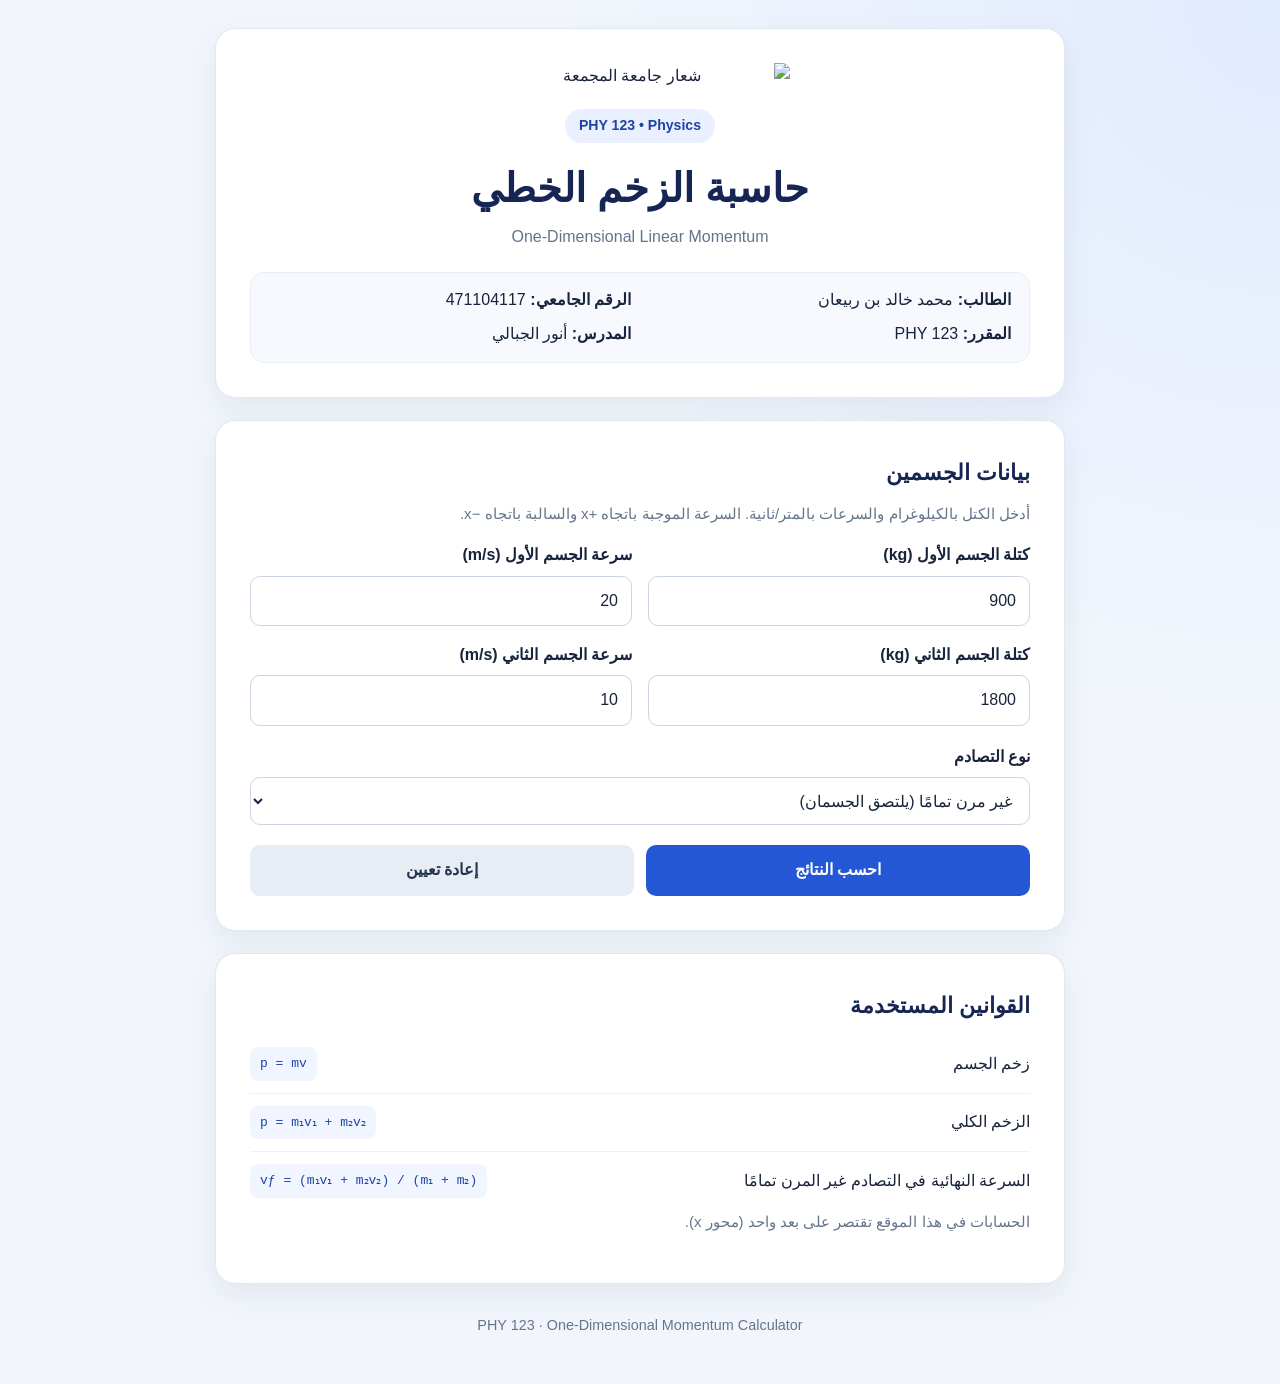
==== index-2.html @ 477739f1 "Add files via upload" ====
<!DOCTYPE html>
<html lang="ar" dir="rtl">
<head>
  <meta charset="UTF-8">
  <meta name="viewport" content="width=device-width, initial-scale=1.0">
  <meta name="description" content="PHY 123 one-dimensional linear momentum calculator">
  <title>PHY 123 | حاسبة الزخم الخطي</title>
  <link rel="stylesheet" href="style.css">
</head>
<body>
  <main class="container">
    <header class="hero">
      <img class="university-logo" src="majmaah-logo.jpg" alt="شعار جامعة المجمعة">
      <span class="course-tag">PHY 123 • Physics</span>
      <h1>حاسبة الزخم الخطي</h1>
      <p class="subtitle">One-Dimensional Linear Momentum</p>
      <div class="student-info">
        <p><strong>الطالب:</strong> محمد خالد بن ربيعان</p>
        <p><strong>الرقم الجامعي:</strong> 471104117</p>
        <p><strong>المقرر:</strong> PHY 123</p>
        <p><strong>المدرس:</strong> أنور الجبالي</p>
      </div>
    </header>
    <section class="card">
      <h2>بيانات الجسمين</h2>
      <p class="hint">أدخل الكتل بالكيلوغرام والسرعات بالمتر/ثانية. السرعة الموجبة باتجاه +x والسالبة باتجاه −x.</p>
      <div class="grid">
        <div class="field"><label for="m1">كتلة الجسم الأول (kg)</label><input id="m1" type="number" min="0.000001" step="any" value="900"></div>
        <div class="field"><label for="v1">سرعة الجسم الأول (m/s)</label><input id="v1" type="number" step="any" value="20"></div>
        <div class="field"><label for="m2">كتلة الجسم الثاني (kg)</label><input id="m2" type="number" min="0.000001" step="any" value="1800"></div>
        <div class="field"><label for="v2">سرعة الجسم الثاني (m/s)</label><input id="v2" type="number" step="any" value="10"></div>
      </div>
      <div class="field collision-field">
        <label for="collision">نوع التصادم</label>
        <select id="collision">
          <option value="inelastic">غير مرن تمامًا (يلتصق الجسمان)</option>
          <option value="elastic">مرن (في بعد واحد)</option>
        </select>
      </div>
      <div class="buttons"><button id="calculate" type="button">احسب النتائج</button><button id="reset" type="button" class="secondary">إعادة تعيين</button></div>
      <div id="result" class="result" aria-live="polite" hidden></div>
    </section>
    <section class="card formulas">
      <h2>القوانين المستخدمة</h2>
      <div class="formula-row"><span>زخم الجسم</span><code>p = mv</code></div>
      <div class="formula-row"><span>الزخم الكلي</span><code>p = m₁v₁ + m₂v₂</code></div>
      <div class="formula-row"><span>السرعة النهائية في التصادم غير المرن تمامًا</span><code>vƒ = (m₁v₁ + m₂v₂) / (m₁ + m₂)</code></div>
      <p class="hint">الحسابات في هذا الموقع تقتصر على بعد واحد (محور x).</p>
    </section>
    <footer>PHY 123 · One-Dimensional Momentum Calculator</footer>
  </main>
  <script src="script.js"></script>
</body>
</html>
---- style.css ----
* { box-sizing: border-box; }
:root { --navy:#172554; --blue:#2457d6; --blue-dark:#1d43a7; --muted:#64748b; --surface:#fff; --background:#f2f6fc; }
body { margin:0; padding:28px 16px; font-family:-apple-system,BlinkMacSystemFont,"Segoe UI",Arial,Tahoma,sans-serif; color:#18243b; background:radial-gradient(circle at top right,#e1ebff 0,transparent 38%),var(--background); line-height:1.65; }
.container { max-width:850px; margin:0 auto; }
.hero,.card { background:var(--surface); border:1px solid rgba(219,228,240,.85); border-radius:20px; box-shadow:0 12px 32px rgba(28,48,84,.07); padding:clamp(20px,4vw,34px); margin-bottom:22px; }
.hero { text-align:center; }
.university-logo { display:block; width:min(100%,300px); max-height:150px; object-fit:contain; margin:0 auto 20px; border-radius:8px; }
.course-tag { display:inline-block; background:#eaf0ff; color:var(--blue-dark); border-radius:999px; padding:5px 14px; font-weight:700; font-size:.88rem; }
h1 { color:var(--navy); font-size:clamp(1.8rem,5vw,2.5rem); margin:12px 0 0; }
h2 { color:var(--navy); font-size:1.35rem; margin:0 0 12px; }
.subtitle { color:var(--muted); direction:ltr; margin:3px 0 22px; }
.student-info { display:grid; grid-template-columns:repeat(2,minmax(0,1fr)); gap:8px 18px; text-align:right; background:#f7f9fe; border:1px solid #e8eef8; border-radius:14px; padding:14px 18px; }
.student-info p { margin:0; overflow-wrap:anywhere; }
.hint { color:var(--muted); font-size:.94rem; margin-top:0; }
.grid { display:grid; grid-template-columns:repeat(2,minmax(0,1fr)); gap:16px; }
.field { min-width:0; }
label { display:block; font-weight:700; margin:0 0 7px; }
input,select { width:100%; min-height:48px; padding:11px 13px; font:inherit; font-size:1rem; color:#18243b; background:#fff; border:1px solid #cbd5e1; border-radius:10px; }
input:focus,select:focus { outline:3px solid #dbe7ff; border-color:var(--blue); }
.collision-field { margin-top:18px; }
.buttons { display:flex; gap:12px; margin-top:20px; }
button { min-height:48px; flex:1; border:0; border-radius:10px; padding:12px 16px; font:inherit; font-weight:700; cursor:pointer; background:var(--blue); color:white; }
button:hover { background:var(--blue-dark); }
button:focus-visible { outline:3px solid #9bb7ff; outline-offset:2px; }
button.secondary { background:#e8edf5; color:#24334e; }
button.secondary:hover { background:#dbe3ef; }
.result { margin-top:22px; padding:18px; border:1px solid #c9e7d8; background:#f0fbf5; border-radius:14px; overflow-wrap:anywhere; }
.result h3 { margin:0 0 8px; color:#166534; }
.result p { margin:7px 0; }
.result .total { font-weight:800; font-size:1.08rem; }
.formula-row { display:flex; align-items:center; justify-content:space-between; gap:14px; padding:12px 0; border-bottom:1px solid #edf1f7; }
.formula-row:last-of-type { border-bottom:0; }
code { direction:ltr; unicode-bidi:isolate; background:#f1f5ff; color:#1d43a7; padding:6px 10px; border-radius:8px; white-space:normal; text-align:left; }
footer { text-align:center; color:var(--muted); padding:8px 0 18px; font-size:.9rem; direction:ltr; }
@media(max-width:560px) { body{padding:12px 10px;} .student-info,.grid{grid-template-columns:1fr;} .buttons{flex-direction:column;} .formula-row{align-items:flex-start;flex-direction:column;gap:7px;} .university-logo{width:min(100%,240px);max-height:125px;} }
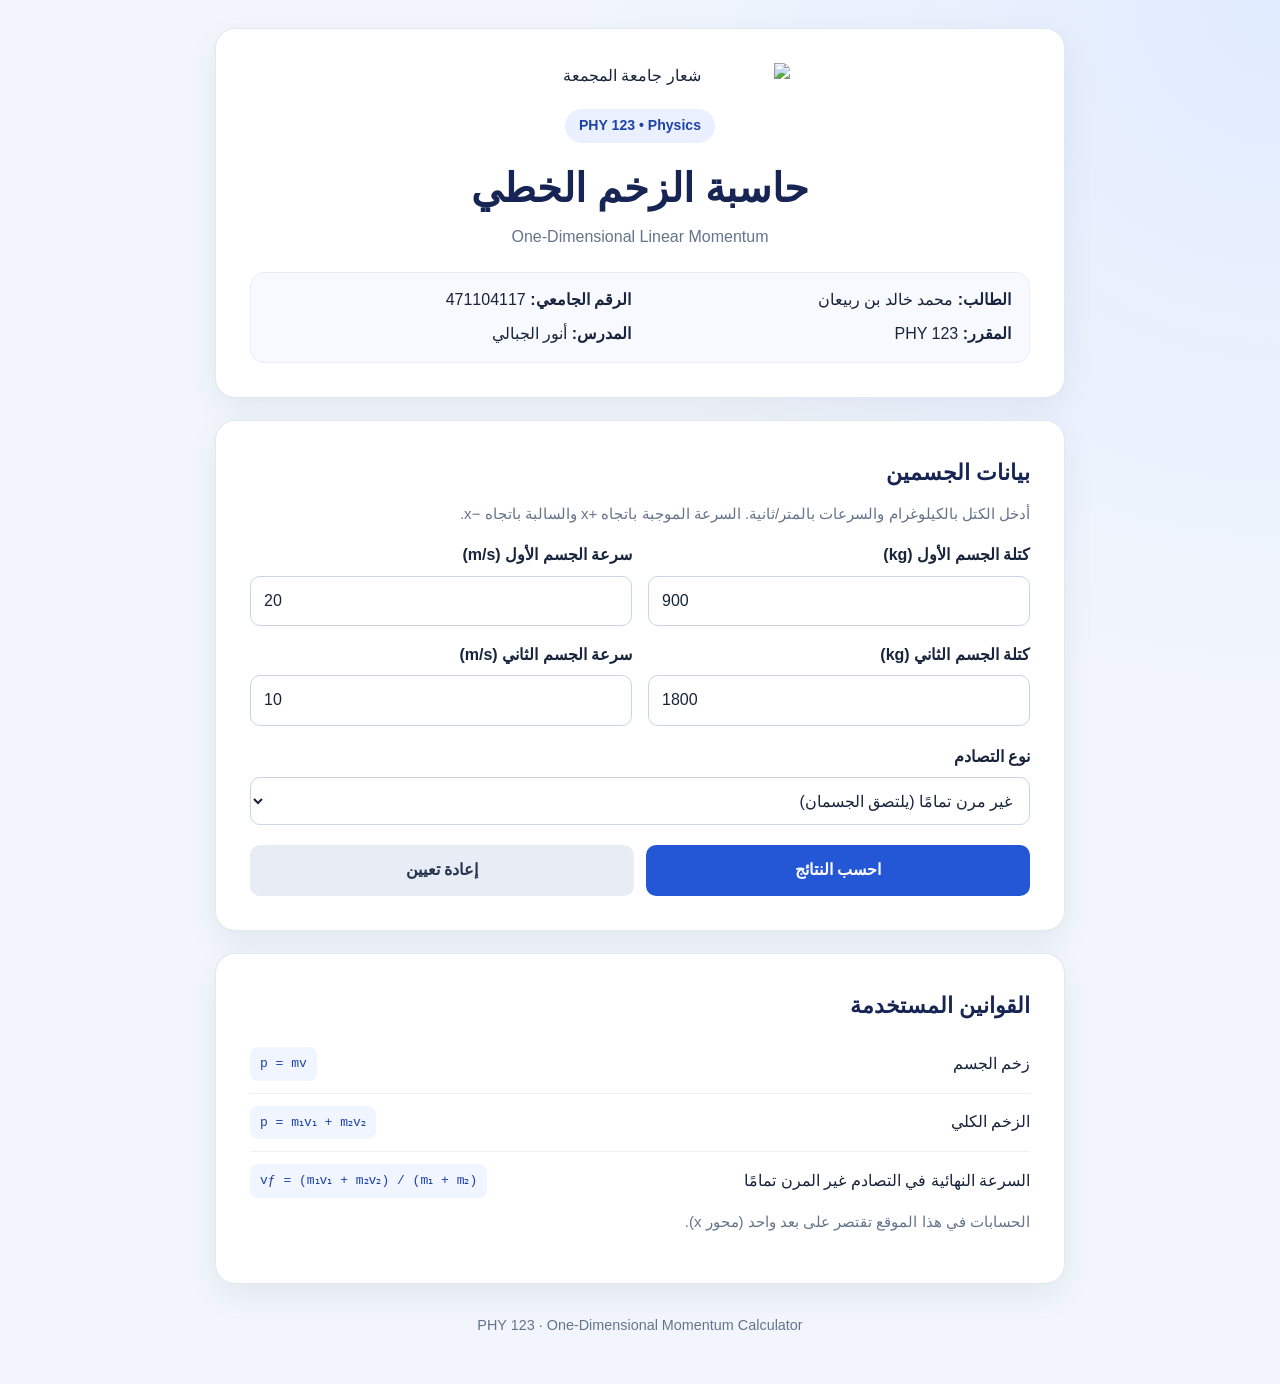
==== commit 8bb973b9: "Add files via upload" ====
--- a/index-2.html
+++ b/index-2.html
@@ -26,9 +26,9 @@
       <p class="hint">أدخل الكتل بالكيلوغرام والسرعات بالمتر/ثانية. السرعة الموجبة باتجاه +x والسالبة باتجاه −x.</p>
       <div class="grid">
         <div class="field"><label for="m1">كتلة الجسم الأول (kg)</label><input id="m1" type="number" min="0.000001" step="any" value="900"></div>
-        <div class="field"><label for="v1">سرعة الجسم الأول (m/s)</label><input id="v1" type="number" step="any" value="20"></div>
+        <div class="field"><label for="v1">سرعة الجسم الأول (m/s)</label><input id="v1" type="number" step="any" value="20" dir="ltr"></div>
         <div class="field"><label for="m2">كتلة الجسم الثاني (kg)</label><input id="m2" type="number" min="0.000001" step="any" value="1800"></div>
-        <div class="field"><label for="v2">سرعة الجسم الثاني (m/s)</label><input id="v2" type="number" step="any" value="10"></div>
+        <div class="field"><label for="v2">سرعة الجسم الثاني (m/s)</label><input id="v2" type="number" step="any" value="10" dir="ltr"></div>
       </div>
       <div class="field collision-field">
         <label for="collision">نوع التصادم</label>
--- a/style.css
+++ b/style.css
@@ -33,3 +33,18 @@
 code { direction:ltr; unicode-bidi:isolate; background:#f1f5ff; color:#1d43a7; padding:6px 10px; border-radius:8px; white-space:normal; text-align:left; }
 footer { text-align:center; color:var(--muted); padding:8px 0 18px; font-size:.9rem; direction:ltr; }
 @media(max-width:560px) { body{padding:12px 10px;} .student-info,.grid{grid-template-columns:1fr;} .buttons{flex-direction:column;} .formula-row{align-items:flex-start;flex-direction:column;gap:7px;} .university-logo{width:min(100%,240px);max-height:125px;} }
+
+
+/* Keep Arabic page layout RTL, but display numeric signs naturally. */
+input[type="number"] {
+  direction: ltr;
+  text-align: left;
+  unicode-bidi: isolate;
+}
+
+.result b,
+.result .total,
+.result code {
+  direction: ltr;
+  unicode-bidi: isolate;
+}
